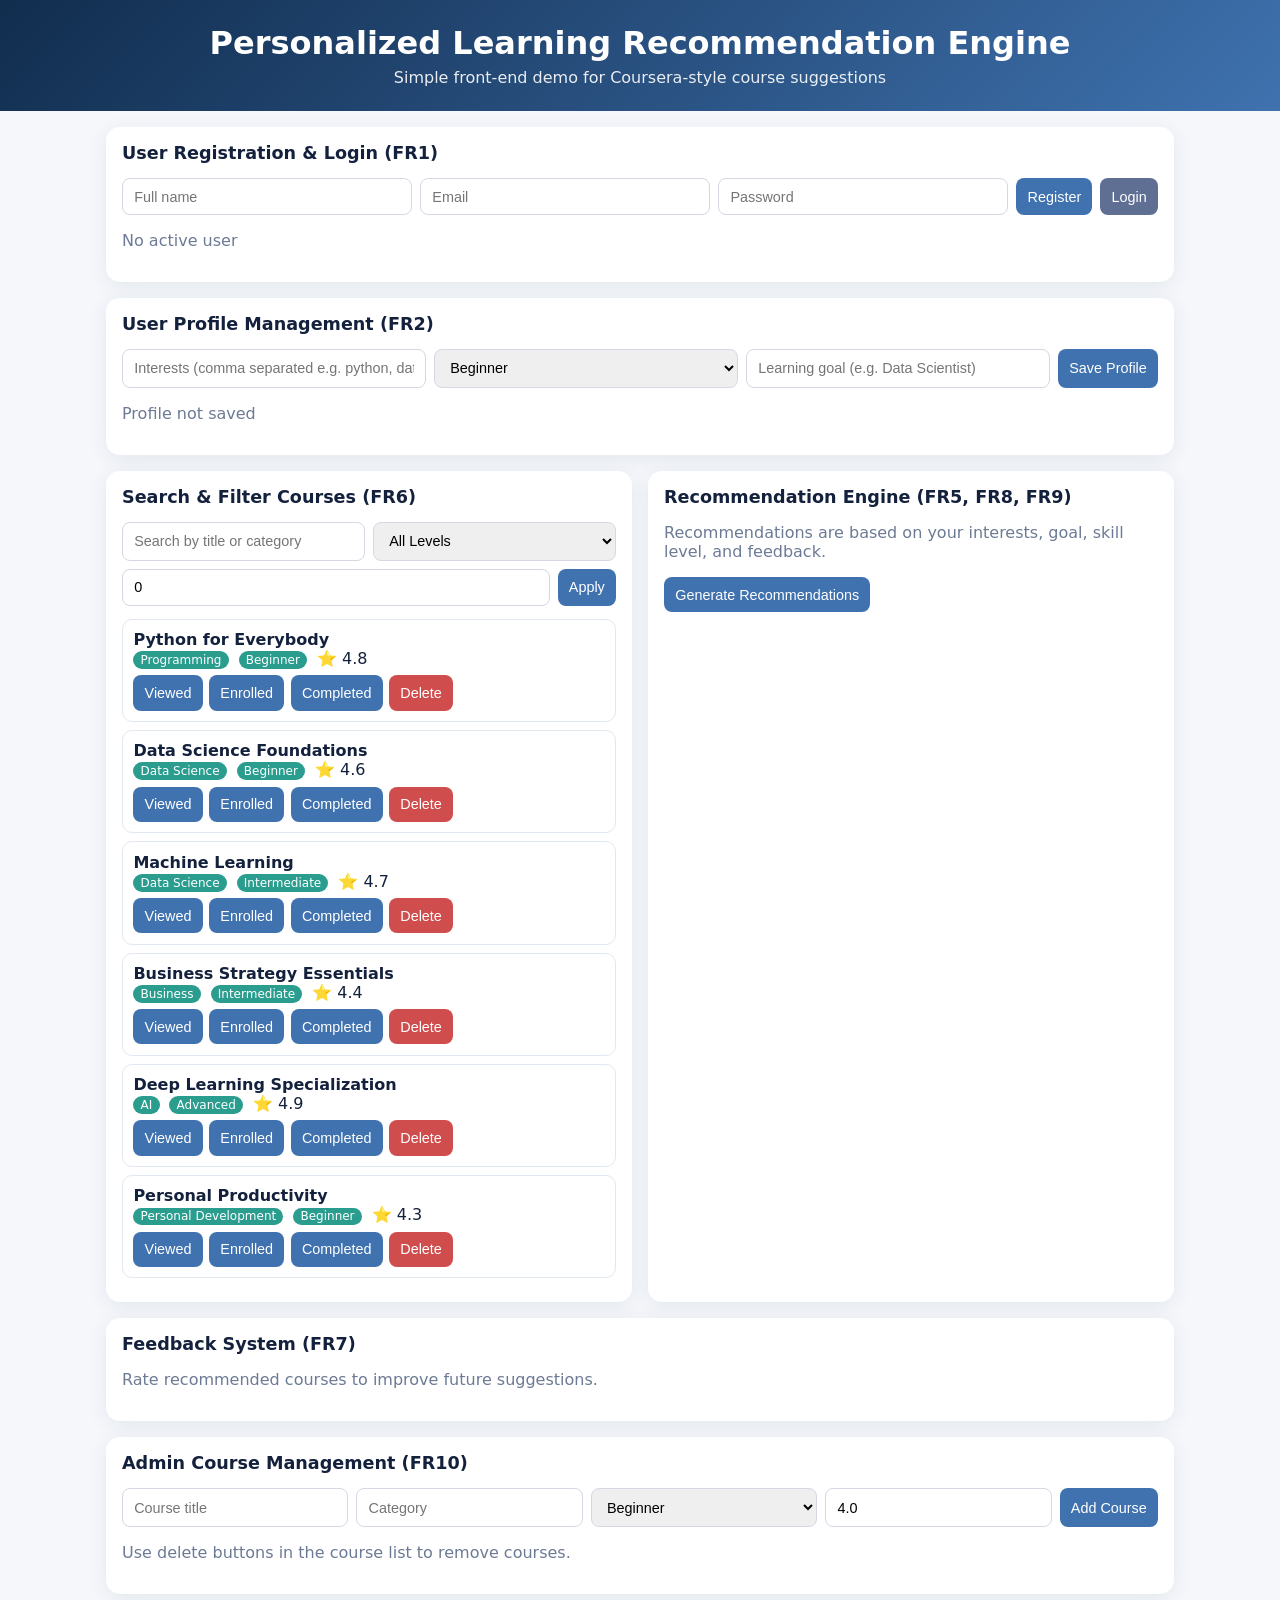
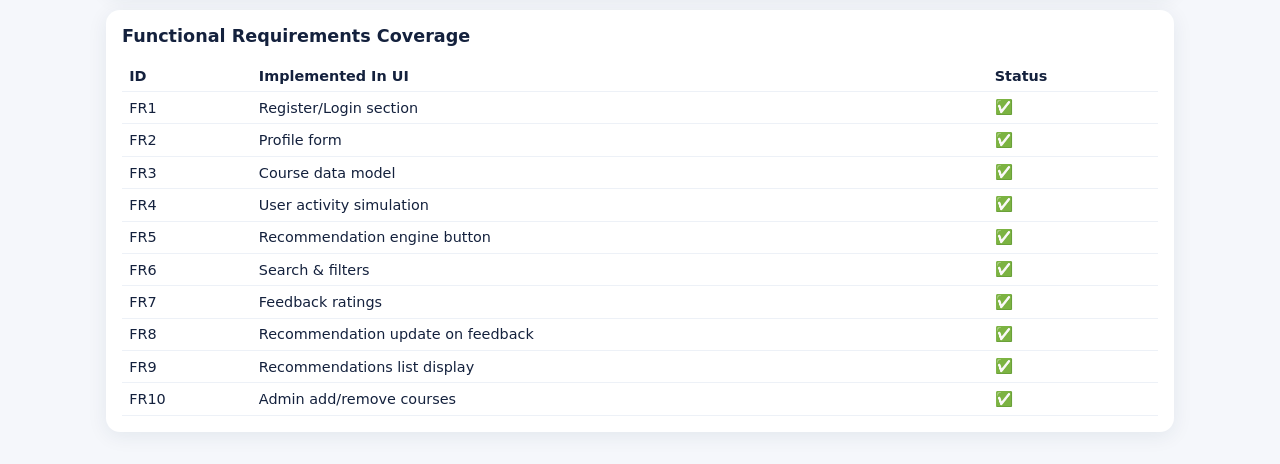
==== index.html @ e0c58388 "Create simple frontend personalized learning recommendation demo" ====
<!DOCTYPE html>
<html lang="en">
<head>
  <meta charset="UTF-8" />
  <meta name="viewport" content="width=device-width, initial-scale=1.0" />
  <title>Personalized Learning Recommendation Engine</title>
  <link rel="stylesheet" href="styles.css" />
</head>
<body>
  <header class="topbar">
    <h1>Personalized Learning Recommendation Engine</h1>
    <p>Simple front-end demo for Coursera-style course suggestions</p>
  </header>

  <main class="container">
    <section class="card auth-card">
      <h2>User Registration & Login (FR1)</h2>
      <div class="row">
        <input id="name" placeholder="Full name" />
        <input id="email" placeholder="Email" type="email" />
        <input id="password" placeholder="Password" type="password" />
        <button id="registerBtn">Register</button>
        <button id="loginBtn" class="secondary">Login</button>
      </div>
      <p id="authStatus" class="muted">No active user</p>
    </section>

    <section class="card">
      <h2>User Profile Management (FR2)</h2>
      <div class="row">
        <input id="interests" placeholder="Interests (comma separated e.g. python, data)" />
        <select id="skillLevel">
          <option value="Beginner">Beginner</option>
          <option value="Intermediate">Intermediate</option>
          <option value="Advanced">Advanced</option>
        </select>
        <input id="goal" placeholder="Learning goal (e.g. Data Scientist)" />
        <button id="saveProfileBtn">Save Profile</button>
      </div>
      <p id="profileStatus" class="muted">Profile not saved</p>
    </section>

    <section class="grid-2">
      <section class="card">
        <h2>Search & Filter Courses (FR6)</h2>
        <div class="row">
          <input id="search" placeholder="Search by title or category" />
          <select id="filterLevel">
            <option value="All">All Levels</option>
            <option value="Beginner">Beginner</option>
            <option value="Intermediate">Intermediate</option>
            <option value="Advanced">Advanced</option>
          </select>
          <input id="minRating" type="number" min="0" max="5" step="0.1" value="0" />
          <button id="applyFilterBtn">Apply</button>
        </div>
        <ul id="courseList" class="list"></ul>
      </section>

      <section class="card">
        <h2>Recommendation Engine (FR5, FR8, FR9)</h2>
        <p class="muted">Recommendations are based on your interests, goal, skill level, and feedback.</p>
        <button id="recommendBtn">Generate Recommendations</button>
        <ul id="recommendationList" class="list"></ul>
      </section>
    </section>

    <section class="card">
      <h2>Feedback System (FR7)</h2>
      <p class="muted">Rate recommended courses to improve future suggestions.</p>
      <ul id="feedbackList" class="list"></ul>
    </section>

    <section class="card">
      <h2>Admin Course Management (FR10)</h2>
      <div class="row">
        <input id="adminTitle" placeholder="Course title" />
        <input id="adminCategory" placeholder="Category" />
        <select id="adminLevel">
          <option value="Beginner">Beginner</option>
          <option value="Intermediate">Intermediate</option>
          <option value="Advanced">Advanced</option>
        </select>
        <input id="adminRating" type="number" min="0" max="5" step="0.1" value="4.0" />
        <button id="addCourseBtn">Add Course</button>
      </div>
      <p class="muted">Use delete buttons in the course list to remove courses.</p>
    </section>

    <section class="card">
      <h2>Functional Requirements Coverage</h2>
      <table>
        <thead><tr><th>ID</th><th>Implemented In UI</th><th>Status</th></tr></thead>
        <tbody>
          <tr><td>FR1</td><td>Register/Login section</td><td>✅</td></tr>
          <tr><td>FR2</td><td>Profile form</td><td>✅</td></tr>
          <tr><td>FR3</td><td>Course data model</td><td>✅</td></tr>
          <tr><td>FR4</td><td>User activity simulation</td><td>✅</td></tr>
          <tr><td>FR5</td><td>Recommendation engine button</td><td>✅</td></tr>
          <tr><td>FR6</td><td>Search & filters</td><td>✅</td></tr>
          <tr><td>FR7</td><td>Feedback ratings</td><td>✅</td></tr>
          <tr><td>FR8</td><td>Recommendation update on feedback</td><td>✅</td></tr>
          <tr><td>FR9</td><td>Recommendations list display</td><td>✅</td></tr>
          <tr><td>FR10</td><td>Admin add/remove courses</td><td>✅</td></tr>
        </tbody>
      </table>
    </section>
  </main>

  <script src="script.js"></script>
</body>
</html>
---- styles.css ----
:root {
  --bg: #f5f7fb;
  --card: #ffffff;
  --text: #14213d;
  --muted: #6c7a95;
  --accent: #3f72af;
  --accent-2: #112d4e;
  --ok: #2a9d8f;
}

* { box-sizing: border-box; }
body {
  margin: 0;
  font-family: Inter, system-ui, -apple-system, Segoe UI, Roboto, sans-serif;
  background: var(--bg);
  color: var(--text);
}

.topbar {
  background: linear-gradient(135deg, var(--accent-2), var(--accent));
  color: white;
  padding: 1.5rem;
  text-align: center;
}
.topbar h1 { margin: 0 0 .4rem 0; }
.topbar p { margin: 0; opacity: .9; }

.container {
  max-width: 1100px;
  margin: 1rem auto 2rem;
  padding: 0 1rem;
  display: grid;
  gap: 1rem;
}

.grid-2 {
  display: grid;
  grid-template-columns: repeat(auto-fit, minmax(320px, 1fr));
  gap: 1rem;
}

.card {
  background: var(--card);
  border-radius: 14px;
  padding: 1rem;
  box-shadow: 0 4px 20px rgba(17, 45, 78, .08);
}
.card h2 { margin-top: 0; font-size: 1.1rem; }

.row {
  display: flex;
  flex-wrap: wrap;
  gap: .5rem;
}

input, select, button {
  padding: .6rem .7rem;
  border-radius: 8px;
  border: 1px solid #d3d8e3;
  font-size: .9rem;
}
input, select { flex: 1 1 180px; }
button {
  border: none;
  background: var(--accent);
  color: white;
  cursor: pointer;
}
button:hover { filter: brightness(.95); }
button.secondary { background: #5f6f94; }
button.delete { background: #cf4d4d; }

.muted { color: var(--muted); }
.list { list-style: none; padding: 0; margin: .8rem 0 0; }
.list li {
  border: 1px solid #e2e8f0;
  border-radius: 10px;
  padding: .65rem;
  margin-bottom: .5rem;
}

.badge {
  display: inline-block;
  padding: .12rem .45rem;
  border-radius: 999px;
  font-size: .75rem;
  color: white;
  background: var(--ok);
  margin-right: .3rem;
}

table {
  width: 100%;
  border-collapse: collapse;
  font-size: .9rem;
}
th, td {
  text-align: left;
  padding: .45rem;
  border-bottom: 1px solid #edf1f7;
}
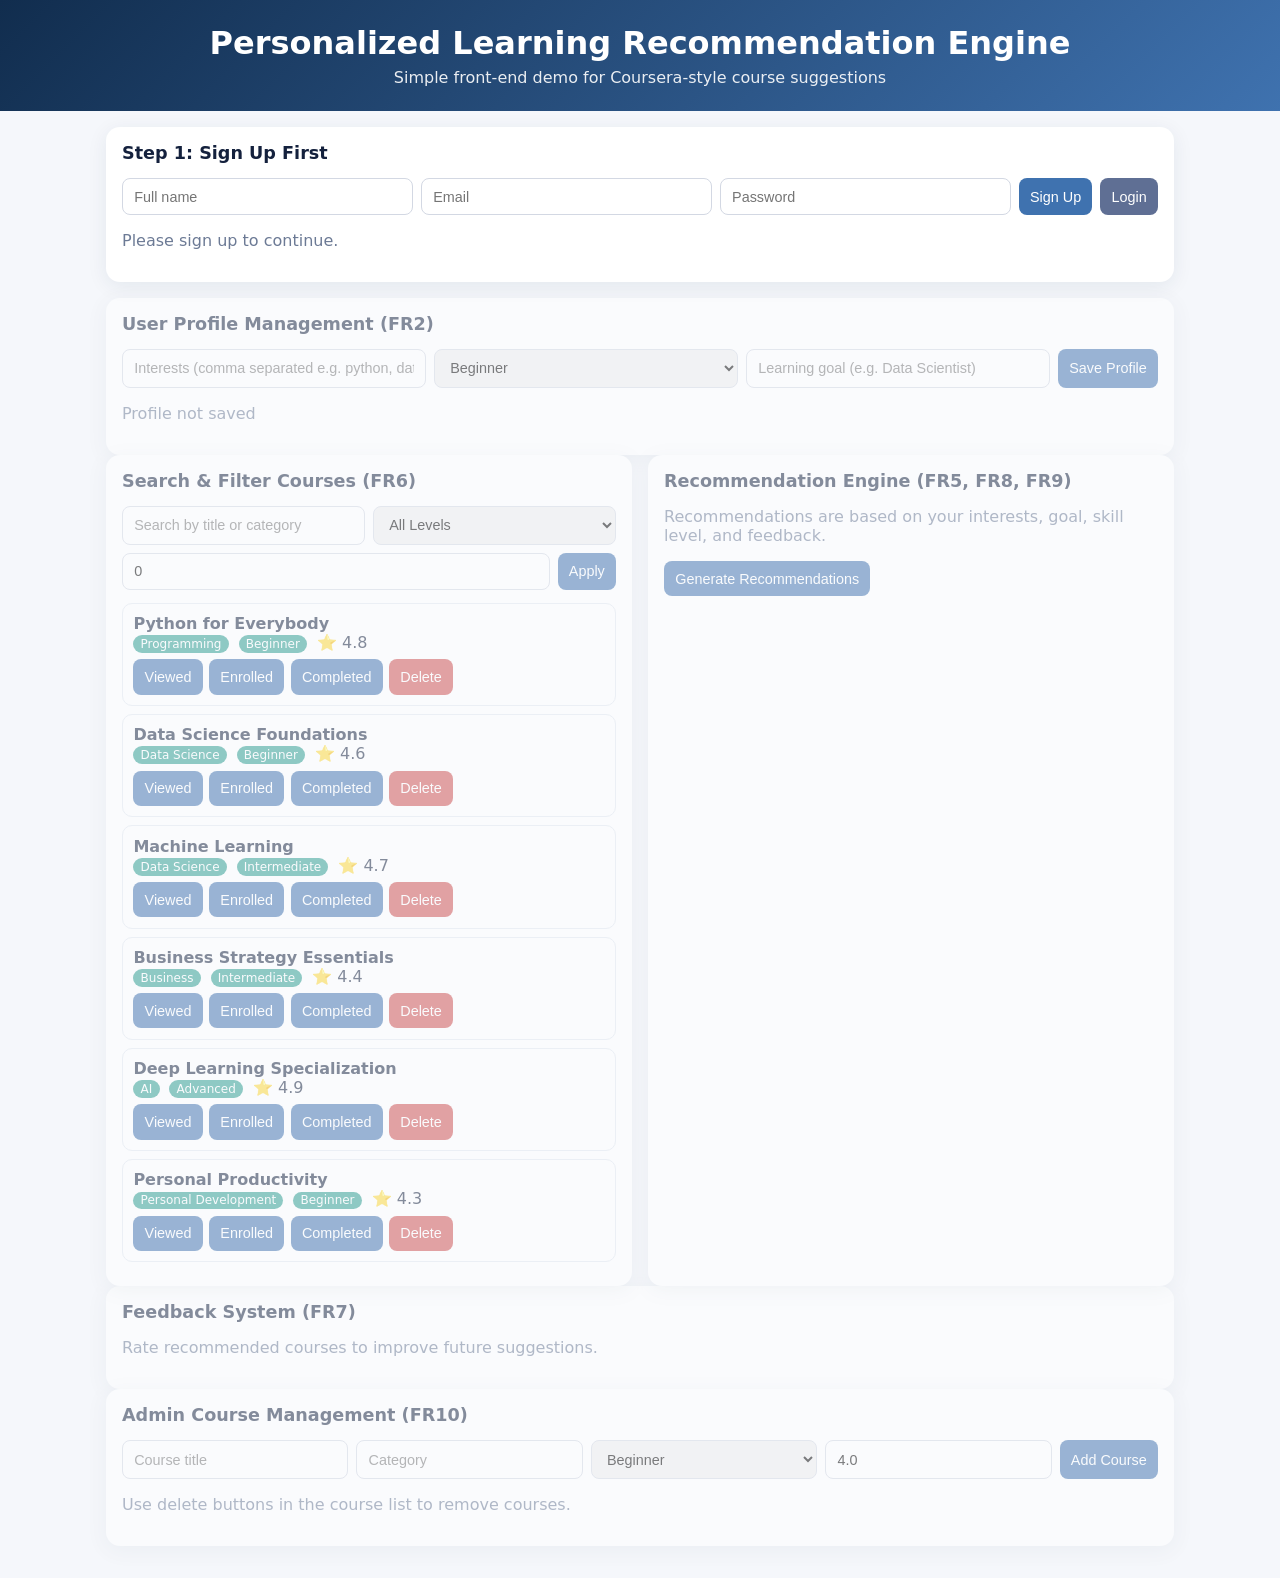
==== commit 59c9bd29: "Require sign-up first and add favorite skills form" ====
--- a/index.html
+++ b/index.html
@@ -14,96 +14,100 @@
 
   <main class="container">
     <section class="card auth-card">
-      <h2>User Registration & Login (FR1)</h2>
+      <h2>Step 1: Sign Up First</h2>
       <div class="row">
         <input id="name" placeholder="Full name" />
         <input id="email" placeholder="Email" type="email" />
         <input id="password" placeholder="Password" type="password" />
-        <button id="registerBtn">Register</button>
+        <button id="registerBtn">Sign Up</button>
         <button id="loginBtn" class="secondary">Login</button>
       </div>
-      <p id="authStatus" class="muted">No active user</p>
+      <p id="authStatus" class="muted">Please sign up to continue.</p>
     </section>
 
-    <section class="card">
-      <h2>User Profile Management (FR2)</h2>
+    <section id="skillsCard" class="card hidden">
+      <h2>Step 2: Tell Us Your Favorite Skills</h2>
+      <p class="muted">Choose skills you enjoy. We will use these to improve recommendations.</p>
+
+      <form id="favoriteSkillsForm" class="skills-form">
+        <label><input type="checkbox" name="skill" value="Python" /> Python</label>
+        <label><input type="checkbox" name="skill" value="Data Analysis" /> Data Analysis</label>
+        <label><input type="checkbox" name="skill" value="Machine Learning" /> Machine Learning</label>
+        <label><input type="checkbox" name="skill" value="Web Development" /> Web Development</label>
+        <label><input type="checkbox" name="skill" value="Business" /> Business</label>
+        <label><input type="checkbox" name="skill" value="Communication" /> Communication</label>
+      </form>
+
       <div class="row">
-        <input id="interests" placeholder="Interests (comma separated e.g. python, data)" />
-        <select id="skillLevel">
-          <option value="Beginner">Beginner</option>
-          <option value="Intermediate">Intermediate</option>
-          <option value="Advanced">Advanced</option>
-        </select>
-        <input id="goal" placeholder="Learning goal (e.g. Data Scientist)" />
-        <button id="saveProfileBtn">Save Profile</button>
+        <input id="customSkill" placeholder="Add another skill (optional)" />
+        <button id="addCustomSkillBtn" type="button">Add Skill</button>
+        <button id="saveSkillsBtn" type="button">Save Favorite Skills</button>
       </div>
-      <p id="profileStatus" class="muted">Profile not saved</p>
+      <p id="skillsStatus" class="muted">Select at least one skill.</p>
     </section>
 
-    <section class="grid-2">
+    <section id="appContent" class="disabled-block">
       <section class="card">
-        <h2>Search & Filter Courses (FR6)</h2>
+        <h2>User Profile Management (FR2)</h2>
         <div class="row">
-          <input id="search" placeholder="Search by title or category" />
-          <select id="filterLevel">
-            <option value="All">All Levels</option>
+          <input id="interests" placeholder="Interests (comma separated e.g. python, data)" />
+          <select id="skillLevel">
             <option value="Beginner">Beginner</option>
             <option value="Intermediate">Intermediate</option>
             <option value="Advanced">Advanced</option>
           </select>
-          <input id="minRating" type="number" min="0" max="5" step="0.1" value="0" />
-          <button id="applyFilterBtn">Apply</button>
+          <input id="goal" placeholder="Learning goal (e.g. Data Scientist)" />
+          <button id="saveProfileBtn">Save Profile</button>
         </div>
-        <ul id="courseList" class="list"></ul>
+        <p id="profileStatus" class="muted">Profile not saved</p>
+      </section>
+
+      <section class="grid-2">
+        <section class="card">
+          <h2>Search & Filter Courses (FR6)</h2>
+          <div class="row">
+            <input id="search" placeholder="Search by title or category" />
+            <select id="filterLevel">
+              <option value="All">All Levels</option>
+              <option value="Beginner">Beginner</option>
+              <option value="Intermediate">Intermediate</option>
+              <option value="Advanced">Advanced</option>
+            </select>
+            <input id="minRating" type="number" min="0" max="5" step="0.1" value="0" />
+            <button id="applyFilterBtn">Apply</button>
+          </div>
+          <ul id="courseList" class="list"></ul>
+        </section>
+
+        <section class="card">
+          <h2>Recommendation Engine (FR5, FR8, FR9)</h2>
+          <p class="muted">Recommendations are based on your interests, goal, skill level, and feedback.</p>
+          <button id="recommendBtn">Generate Recommendations</button>
+          <ul id="recommendationList" class="list"></ul>
+        </section>
       </section>
 
       <section class="card">
-        <h2>Recommendation Engine (FR5, FR8, FR9)</h2>
-        <p class="muted">Recommendations are based on your interests, goal, skill level, and feedback.</p>
-        <button id="recommendBtn">Generate Recommendations</button>
-        <ul id="recommendationList" class="list"></ul>
+        <h2>Feedback System (FR7)</h2>
+        <p class="muted">Rate recommended courses to improve future suggestions.</p>
+        <ul id="feedbackList" class="list"></ul>
       </section>
-    </section>
 
-    <section class="card">
-      <h2>Feedback System (FR7)</h2>
-      <p class="muted">Rate recommended courses to improve future suggestions.</p>
-      <ul id="feedbackList" class="list"></ul>
-    </section>
-
-    <section class="card">
-      <h2>Admin Course Management (FR10)</h2>
-      <div class="row">
-        <input id="adminTitle" placeholder="Course title" />
-        <input id="adminCategory" placeholder="Category" />
-        <select id="adminLevel">
-          <option value="Beginner">Beginner</option>
-          <option value="Intermediate">Intermediate</option>
-          <option value="Advanced">Advanced</option>
-        </select>
-        <input id="adminRating" type="number" min="0" max="5" step="0.1" value="4.0" />
-        <button id="addCourseBtn">Add Course</button>
-      </div>
-      <p class="muted">Use delete buttons in the course list to remove courses.</p>
-    </section>
-
-    <section class="card">
-      <h2>Functional Requirements Coverage</h2>
-      <table>
-        <thead><tr><th>ID</th><th>Implemented In UI</th><th>Status</th></tr></thead>
-        <tbody>
-          <tr><td>FR1</td><td>Register/Login section</td><td>✅</td></tr>
-          <tr><td>FR2</td><td>Profile form</td><td>✅</td></tr>
-          <tr><td>FR3</td><td>Course data model</td><td>✅</td></tr>
-          <tr><td>FR4</td><td>User activity simulation</td><td>✅</td></tr>
-          <tr><td>FR5</td><td>Recommendation engine button</td><td>✅</td></tr>
-          <tr><td>FR6</td><td>Search & filters</td><td>✅</td></tr>
-          <tr><td>FR7</td><td>Feedback ratings</td><td>✅</td></tr>
-          <tr><td>FR8</td><td>Recommendation update on feedback</td><td>✅</td></tr>
-          <tr><td>FR9</td><td>Recommendations list display</td><td>✅</td></tr>
-          <tr><td>FR10</td><td>Admin add/remove courses</td><td>✅</td></tr>
-        </tbody>
-      </table>
+      <section class="card">
+        <h2>Admin Course Management (FR10)</h2>
+        <div class="row">
+          <input id="adminTitle" placeholder="Course title" />
+          <input id="adminCategory" placeholder="Category" />
+          <select id="adminLevel">
+            <option value="Beginner">Beginner</option>
+            <option value="Intermediate">Intermediate</option>
+            <option value="Advanced">Advanced</option>
+          </select>
+          <input id="adminRating" type="number" min="0" max="5" step="0.1" value="4.0" />
+          <button id="addCourseBtn">Add Course</button>
+        </div>
+        <p class="muted">Use delete buttons in the course list to remove courses.</p>
+      </section>
     </section>
   </main>
 
--- a/styles.css
+++ b/styles.css
@@ -89,13 +89,29 @@
   margin-right: .3rem;
 }
 
-table {
-  width: 100%;
-  border-collapse: collapse;
-  font-size: .9rem;
+.skills-form {
+  display: grid;
+  grid-template-columns: repeat(auto-fit, minmax(170px, 1fr));
+  gap: .5rem;
+  margin-bottom: .8rem;
 }
-th, td {
-  text-align: left;
+
+.skills-form label {
+  border: 1px solid #e2e8f0;
+  border-radius: 8px;
   padding: .45rem;
-  border-bottom: 1px solid #edf1f7;
 }
+
+.hidden {
+  display: none;
+}
+
+.disabled-block {
+  pointer-events: none;
+  opacity: .5;
+}
+
+.disabled-block.active {
+  pointer-events: auto;
+  opacity: 1;
+}
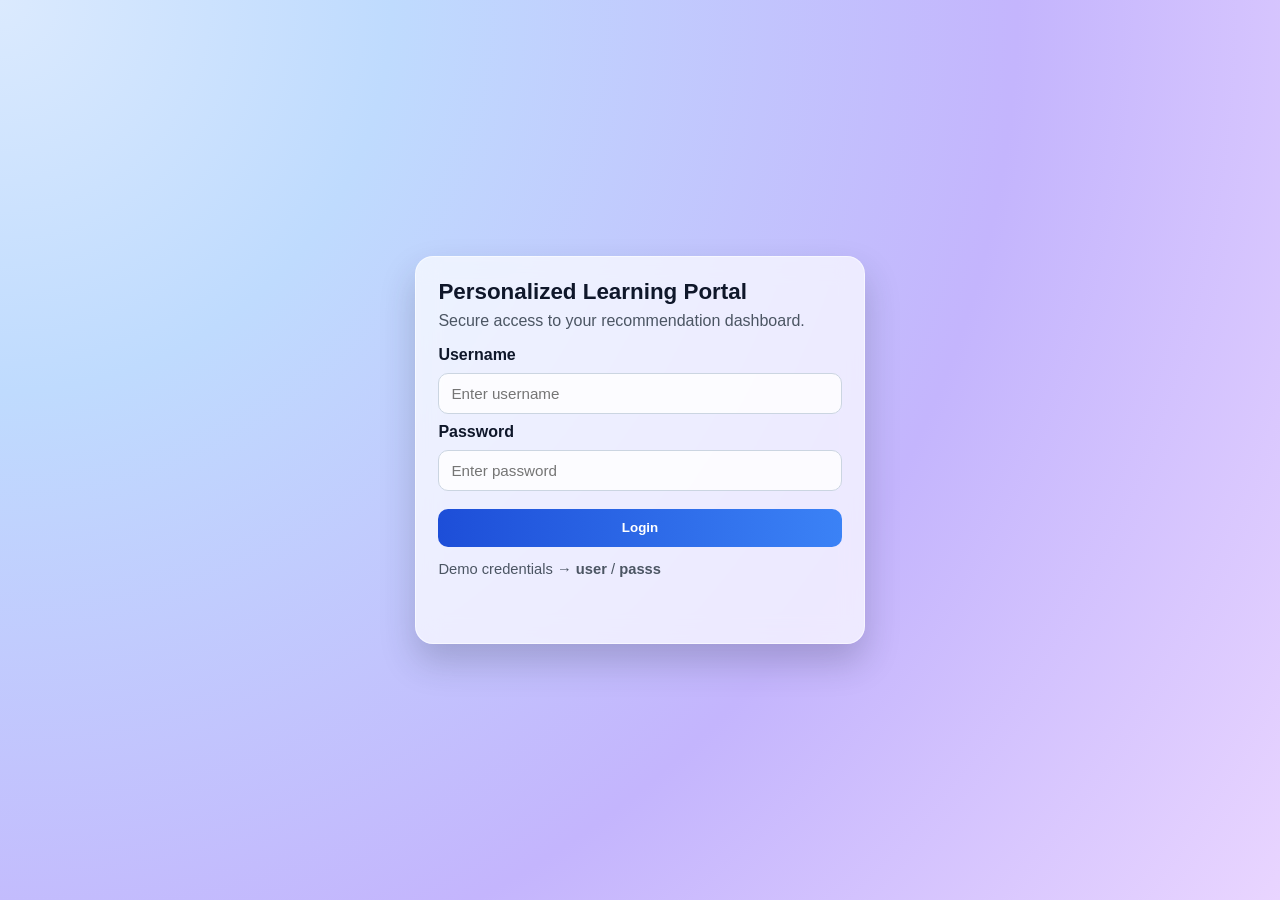
==== commit 1702cbad: "Build glossy login-first flow with authenticated dashboard" ====
--- a/index.html
+++ b/index.html
@@ -3,111 +3,29 @@
 <head>
   <meta charset="UTF-8" />
   <meta name="viewport" content="width=device-width, initial-scale=1.0" />
-  <title>Personalized Learning Recommendation Engine</title>
+  <title>Login | Personalized Learning Portal</title>
   <link rel="stylesheet" href="styles.css" />
 </head>
-<body>
-  <header class="topbar">
-    <h1>Personalized Learning Recommendation Engine</h1>
-    <p>Simple front-end demo for Coursera-style course suggestions</p>
-  </header>
+<body class="page-bg">
+  <main class="login-shell">
+    <section class="login-card">
+      <div class="brand">
+        <h1>Personalized Learning Portal</h1>
+        <p>Secure access to your recommendation dashboard.</p>
+      </div>
 
-  <main class="container">
-    <section class="card auth-card">
-      <h2>Step 1: Sign Up First</h2>
-      <div class="row">
-        <input id="name" placeholder="Full name" />
-        <input id="email" placeholder="Email" type="email" />
-        <input id="password" placeholder="Password" type="password" />
-        <button id="registerBtn">Sign Up</button>
-        <button id="loginBtn" class="secondary">Login</button>
-      </div>
-      <p id="authStatus" class="muted">Please sign up to continue.</p>
-    </section>
+      <form id="loginForm" class="form-grid" novalidate>
+        <label for="username">Username</label>
+        <input id="username" name="username" type="text" placeholder="Enter username" autocomplete="username" required />
 
-    <section id="skillsCard" class="card hidden">
-      <h2>Step 2: Tell Us Your Favorite Skills</h2>
-      <p class="muted">Choose skills you enjoy. We will use these to improve recommendations.</p>
+        <label for="password">Password</label>
+        <input id="password" name="password" type="password" placeholder="Enter password" autocomplete="current-password" required />
 
-      <form id="favoriteSkillsForm" class="skills-form">
-        <label><input type="checkbox" name="skill" value="Python" /> Python</label>
-        <label><input type="checkbox" name="skill" value="Data Analysis" /> Data Analysis</label>
-        <label><input type="checkbox" name="skill" value="Machine Learning" /> Machine Learning</label>
-        <label><input type="checkbox" name="skill" value="Web Development" /> Web Development</label>
-        <label><input type="checkbox" name="skill" value="Business" /> Business</label>
-        <label><input type="checkbox" name="skill" value="Communication" /> Communication</label>
+        <button type="submit" class="btn-primary">Login</button>
       </form>
 
-      <div class="row">
-        <input id="customSkill" placeholder="Add another skill (optional)" />
-        <button id="addCustomSkillBtn" type="button">Add Skill</button>
-        <button id="saveSkillsBtn" type="button">Save Favorite Skills</button>
-      </div>
-      <p id="skillsStatus" class="muted">Select at least one skill.</p>
-    </section>
-
-    <section id="appContent" class="disabled-block">
-      <section class="card">
-        <h2>User Profile Management (FR2)</h2>
-        <div class="row">
-          <input id="interests" placeholder="Interests (comma separated e.g. python, data)" />
-          <select id="skillLevel">
-            <option value="Beginner">Beginner</option>
-            <option value="Intermediate">Intermediate</option>
-            <option value="Advanced">Advanced</option>
-          </select>
-          <input id="goal" placeholder="Learning goal (e.g. Data Scientist)" />
-          <button id="saveProfileBtn">Save Profile</button>
-        </div>
-        <p id="profileStatus" class="muted">Profile not saved</p>
-      </section>
-
-      <section class="grid-2">
-        <section class="card">
-          <h2>Search & Filter Courses (FR6)</h2>
-          <div class="row">
-            <input id="search" placeholder="Search by title or category" />
-            <select id="filterLevel">
-              <option value="All">All Levels</option>
-              <option value="Beginner">Beginner</option>
-              <option value="Intermediate">Intermediate</option>
-              <option value="Advanced">Advanced</option>
-            </select>
-            <input id="minRating" type="number" min="0" max="5" step="0.1" value="0" />
-            <button id="applyFilterBtn">Apply</button>
-          </div>
-          <ul id="courseList" class="list"></ul>
-        </section>
-
-        <section class="card">
-          <h2>Recommendation Engine (FR5, FR8, FR9)</h2>
-          <p class="muted">Recommendations are based on your interests, goal, skill level, and feedback.</p>
-          <button id="recommendBtn">Generate Recommendations</button>
-          <ul id="recommendationList" class="list"></ul>
-        </section>
-      </section>
-
-      <section class="card">
-        <h2>Feedback System (FR7)</h2>
-        <p class="muted">Rate recommended courses to improve future suggestions.</p>
-        <ul id="feedbackList" class="list"></ul>
-      </section>
-
-      <section class="card">
-        <h2>Admin Course Management (FR10)</h2>
-        <div class="row">
-          <input id="adminTitle" placeholder="Course title" />
-          <input id="adminCategory" placeholder="Category" />
-          <select id="adminLevel">
-            <option value="Beginner">Beginner</option>
-            <option value="Intermediate">Intermediate</option>
-            <option value="Advanced">Advanced</option>
-          </select>
-          <input id="adminRating" type="number" min="0" max="5" step="0.1" value="4.0" />
-          <button id="addCourseBtn">Add Course</button>
-        </div>
-        <p class="muted">Use delete buttons in the course list to remove courses.</p>
-      </section>
+      <p class="hint">Demo credentials → <strong>user</strong> / <strong>passs</strong></p>
+      <p id="loginStatus" class="status"></p>
     </section>
   </main>
 
--- a/styles.css
+++ b/styles.css
@@ -1,117 +1,156 @@
 :root {
-  --bg: #f5f7fb;
-  --card: #ffffff;
-  --text: #14213d;
-  --muted: #6c7a95;
-  --accent: #3f72af;
-  --accent-2: #112d4e;
-  --ok: #2a9d8f;
+  --ink: #0f172a;
+  --muted: #4b5563;
+  --white: #ffffff;
+  --primary: #3b82f6;
+  --primary-dark: #1d4ed8;
+  --danger: #dc2626;
+  --ok: #15803d;
 }
 
-* { box-sizing: border-box; }
+* {
+  box-sizing: border-box;
+}
+
 body {
   margin: 0;
-  font-family: Inter, system-ui, -apple-system, Segoe UI, Roboto, sans-serif;
-  background: var(--bg);
-  color: var(--text);
+  font-family: "Inter", "Segoe UI", Roboto, Arial, sans-serif;
+  color: var(--ink);
 }
 
-.topbar {
-  background: linear-gradient(135deg, var(--accent-2), var(--accent));
-  color: white;
-  padding: 1.5rem;
-  text-align: center;
+.page-bg {
+  min-height: 100vh;
+  background: radial-gradient(circle at top left, #dbeafe 0%, #bfdbfe 25%, #c4b5fd 65%, #e9d5ff 100%);
 }
-.topbar h1 { margin: 0 0 .4rem 0; }
-.topbar p { margin: 0; opacity: .9; }
 
-.container {
-  max-width: 1100px;
+.login-shell {
+  min-height: 100vh;
+  display: grid;
+  place-items: center;
+  padding: 1rem;
+}
+
+.login-card {
+  width: 100%;
+  max-width: 450px;
+  background: rgba(255, 255, 255, 0.7);
+  border: 1px solid rgba(255, 255, 255, 0.55);
+  border-radius: 18px;
+  backdrop-filter: blur(12px);
+  -webkit-backdrop-filter: blur(12px);
+  box-shadow: 0 18px 35px rgba(30, 41, 59, 0.22);
+  padding: 1.4rem;
+}
+
+.brand h1 {
+  margin: 0;
+  font-size: 1.4rem;
+}
+
+.brand p {
+  margin: 0.4rem 0 1rem;
+  color: var(--muted);
+}
+
+.form-grid {
+  display: grid;
+  gap: 0.55rem;
+}
+
+label {
+  font-weight: 600;
+}
+
+input {
+  border: 1px solid #cbd5e1;
+  border-radius: 10px;
+  padding: 0.7rem 0.75rem;
+  font-size: 0.95rem;
+  background: rgba(255, 255, 255, 0.8);
+}
+
+.btn-primary,
+.btn-secondary {
+  border: none;
+  border-radius: 10px;
+  padding: 0.72rem 0.9rem;
+  font-weight: 600;
+  color: var(--white);
+  cursor: pointer;
+}
+
+.btn-primary {
+  margin-top: 0.55rem;
+  background: linear-gradient(90deg, var(--primary-dark), var(--primary));
+}
+
+.btn-secondary {
+  background: #334155;
+}
+
+.hint {
+  margin: 0.9rem 0 0;
+  color: var(--muted);
+  font-size: 0.92rem;
+}
+
+.status {
+  min-height: 1.25rem;
+  margin-top: 0.55rem;
+  font-size: 0.92rem;
+}
+
+.status.error {
+  color: var(--danger);
+}
+
+.status.ok {
+  color: var(--ok);
+}
+
+.top-nav {
+  display: flex;
+  justify-content: space-between;
+  gap: 0.8rem;
+  align-items: center;
+  padding: 1rem 1.2rem;
+  background: rgba(255, 255, 255, 0.65);
+  backdrop-filter: blur(10px);
+  border-bottom: 1px solid rgba(255, 255, 255, 0.4);
+}
+
+.top-nav h1 {
+  margin: 0;
+  font-size: 1.35rem;
+}
+
+.top-nav p {
+  margin: 0.2rem 0 0;
+  color: var(--muted);
+}
+
+.dash-container {
+  max-width: 980px;
   margin: 1rem auto 2rem;
   padding: 0 1rem;
   display: grid;
   gap: 1rem;
 }
 
-.grid-2 {
-  display: grid;
-  grid-template-columns: repeat(auto-fit, minmax(320px, 1fr));
-  gap: 1rem;
+.glass-card {
+  background: rgba(255, 255, 255, 0.72);
+  border: 1px solid rgba(255, 255, 255, 0.5);
+  border-radius: 16px;
+  backdrop-filter: blur(8px);
+  box-shadow: 0 10px 24px rgba(2, 8, 23, 0.16);
+  padding: 1rem;
 }
 
-.card {
-  background: var(--card);
-  border-radius: 14px;
-  padding: 1rem;
-  box-shadow: 0 4px 20px rgba(17, 45, 78, .08);
-}
-.card h2 { margin-top: 0; font-size: 1.1rem; }
-
-.row {
-  display: flex;
-  flex-wrap: wrap;
-  gap: .5rem;
+.track-list {
+  margin: 0.5rem 0 0;
+  padding-left: 1.2rem;
 }
 
-input, select, button {
-  padding: .6rem .7rem;
-  border-radius: 8px;
-  border: 1px solid #d3d8e3;
-  font-size: .9rem;
+.track-list li {
+  margin: 0.35rem 0;
 }
-input, select { flex: 1 1 180px; }
-button {
-  border: none;
-  background: var(--accent);
-  color: white;
-  cursor: pointer;
-}
-button:hover { filter: brightness(.95); }
-button.secondary { background: #5f6f94; }
-button.delete { background: #cf4d4d; }
-
-.muted { color: var(--muted); }
-.list { list-style: none; padding: 0; margin: .8rem 0 0; }
-.list li {
-  border: 1px solid #e2e8f0;
-  border-radius: 10px;
-  padding: .65rem;
-  margin-bottom: .5rem;
-}
-
-.badge {
-  display: inline-block;
-  padding: .12rem .45rem;
-  border-radius: 999px;
-  font-size: .75rem;
-  color: white;
-  background: var(--ok);
-  margin-right: .3rem;
-}
-
-.skills-form {
-  display: grid;
-  grid-template-columns: repeat(auto-fit, minmax(170px, 1fr));
-  gap: .5rem;
-  margin-bottom: .8rem;
-}
-
-.skills-form label {
-  border: 1px solid #e2e8f0;
-  border-radius: 8px;
-  padding: .45rem;
-}
-
-.hidden {
-  display: none;
-}
-
-.disabled-block {
-  pointer-events: none;
-  opacity: .5;
-}
-
-.disabled-block.active {
-  pointer-events: auto;
-  opacity: 1;
-}
